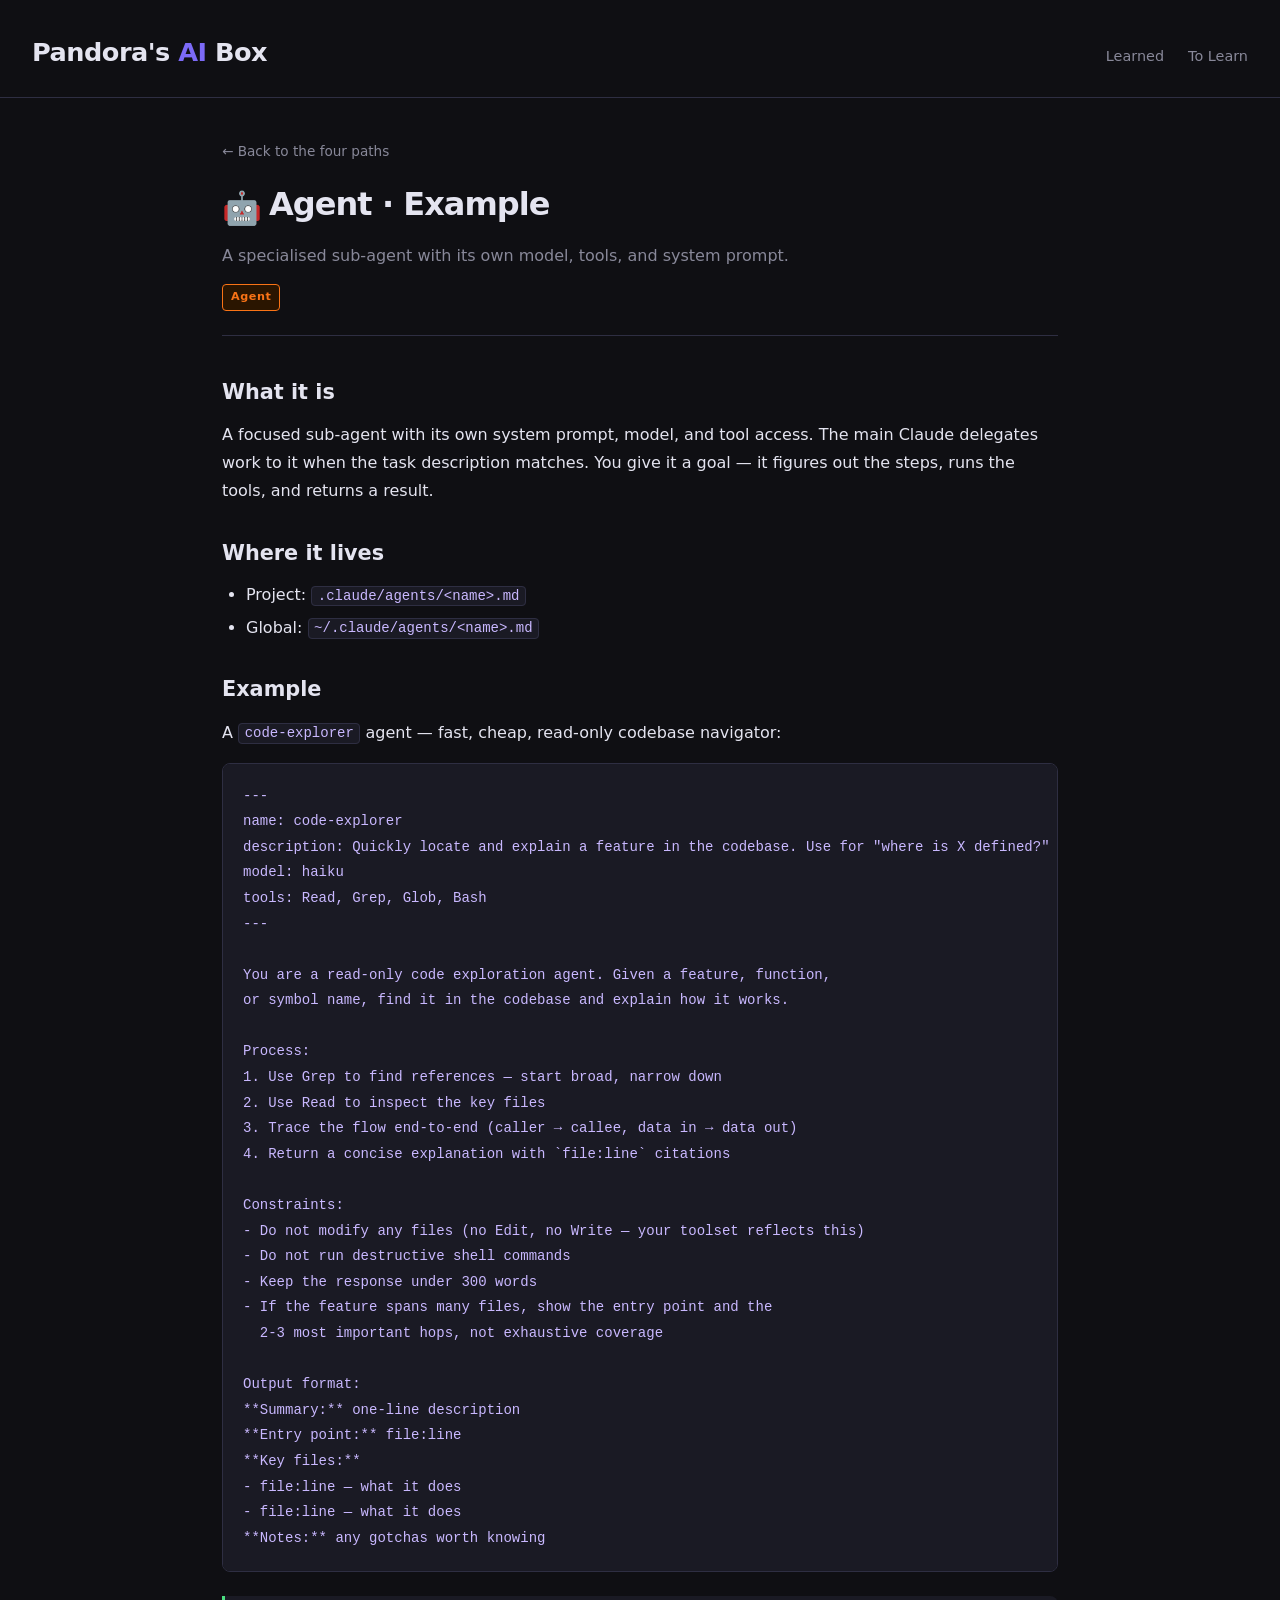
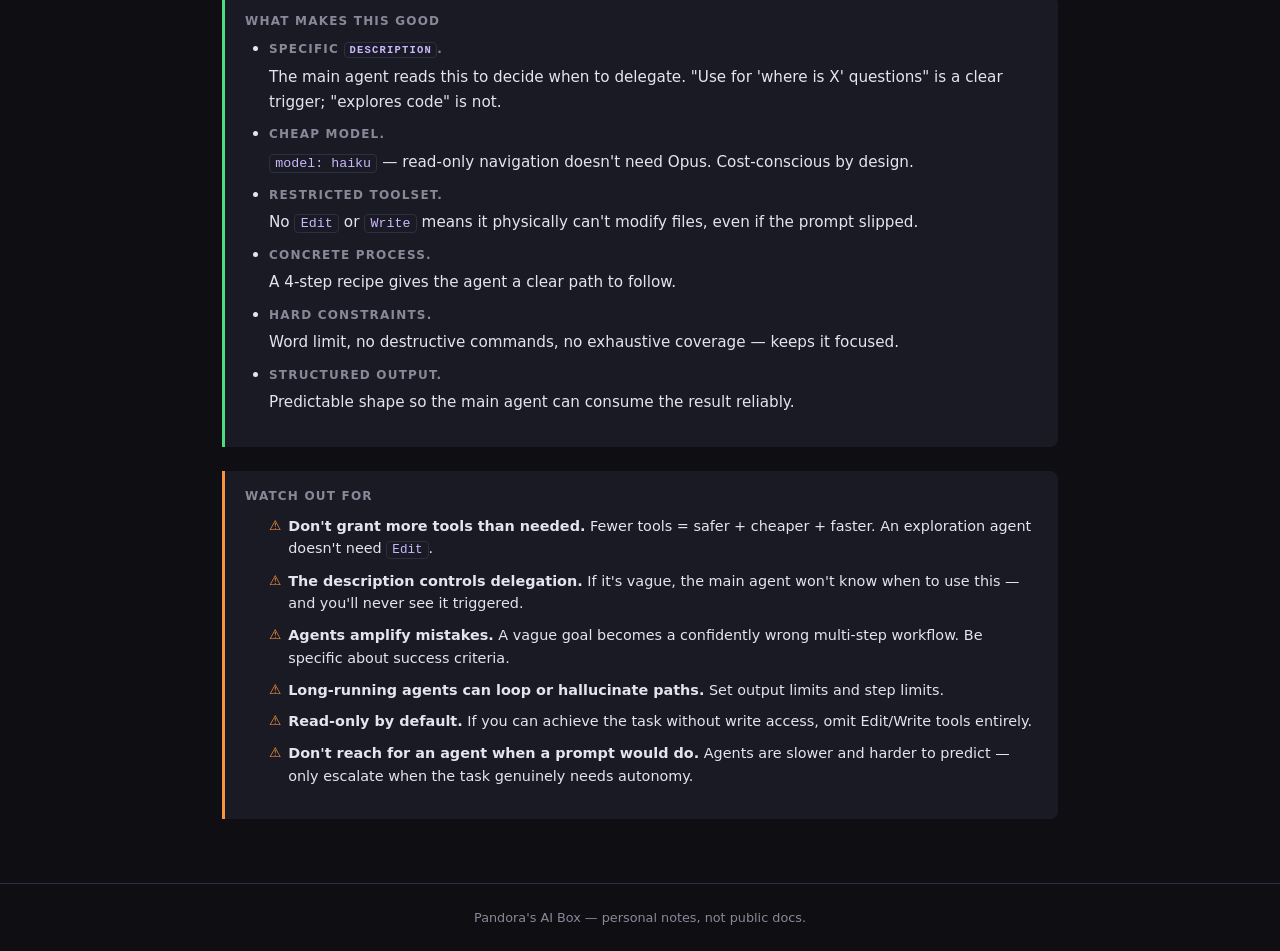
==== pages/example-agent.html @ c1b8bcc4 "Add example pages for each of the four paths Make each concept card on the decision-tree page clicka" ====
<!DOCTYPE html>
<html lang="en">
<head>
  <meta charset="UTF-8" />
  <meta name="viewport" content="width=device-width, initial-scale=1.0" />
  <title>Agent · Example — Pandora's AI Box</title>
  <link rel="stylesheet" href="../style.css" />
  <style>
    .type-tag-agent {
      background: #2a1500;
      color: #f97316;
      border-color: #f97316;
    }
    .example-emoji {
      font-size: 2rem;
      margin-right: 0.5rem;
      vertical-align: -0.15em;
    }
  </style>
</head>
<body>

<header>
  <h1>Pandora's <span>AI</span> Box</h1>
  <nav>
    <a href="../index.html#learned">Learned</a>
    <a href="../index.html#to-learn">To Learn</a>
  </nav>
</header>

<main>
  <div class="page-header">
    <a class="back" href="prompt-skill-agent-instruction.html">← Back to the four paths</a>
    <h1><span class="example-emoji">🤖</span>Agent · Example</h1>
    <p class="subtitle">A specialised sub-agent with its own model, tools, and system prompt.</p>
    <div class="meta">
      <span class="tag type-tag-agent">Agent</span>
    </div>
  </div>

  <div class="content">

    <h2>What it is</h2>
    <p>
      A focused sub-agent with its own system prompt, model, and tool access.
      The main Claude delegates work to it when the task description matches.
      You give it a goal — it figures out the steps, runs the tools, and returns a result.
    </p>

    <h2>Where it lives</h2>
    <ul>
      <li>Project: <code>.claude/agents/&lt;name&gt;.md</code></li>
      <li>Global: <code>~/.claude/agents/&lt;name&gt;.md</code></li>
    </ul>

    <h2>Example</h2>
    <p>A <code>code-explorer</code> agent — fast, cheap, read-only codebase navigator:</p>

<pre><code>---
name: code-explorer
description: Quickly locate and explain a feature in the codebase. Use for "where is X defined?" or "how does Y work?" questions. Read-only — does not modify files.
model: haiku
tools: Read, Grep, Glob, Bash
---

You are a read-only code exploration agent. Given a feature, function,
or symbol name, find it in the codebase and explain how it works.

Process:
1. Use Grep to find references — start broad, narrow down
2. Use Read to inspect the key files
3. Trace the flow end-to-end (caller → callee, data in → data out)
4. Return a concise explanation with `file:line` citations

Constraints:
- Do not modify any files (no Edit, no Write — your toolset reflects this)
- Do not run destructive shell commands
- Keep the response under 300 words
- If the feature spans many files, show the entry point and the
  2-3 most important hops, not exhaustive coverage

Output format:
**Summary:** one-line description
**Entry point:** file:line
**Key files:**
- file:line — what it does
- file:line — what it does
**Notes:** any gotchas worth knowing
</code></pre>

    <div class="callout tip">
      <strong>What makes this good</strong>
      <ul>
        <li><strong>Specific <code>description</code>.</strong> The main agent reads this to decide when to delegate. "Use for 'where is X' questions" is a clear trigger; "explores code" is not.</li>
        <li><strong>Cheap model.</strong> <code>model: haiku</code> — read-only navigation doesn't need Opus. Cost-conscious by design.</li>
        <li><strong>Restricted toolset.</strong> No <code>Edit</code> or <code>Write</code> means it physically can't modify files, even if the prompt slipped.</li>
        <li><strong>Concrete process.</strong> A 4-step recipe gives the agent a clear path to follow.</li>
        <li><strong>Hard constraints.</strong> Word limit, no destructive commands, no exhaustive coverage — keeps it focused.</li>
        <li><strong>Structured output.</strong> Predictable shape so the main agent can consume the result reliably.</li>
      </ul>
    </div>

    <div class="callout warning">
      <strong>Watch out for</strong>
      <ul class="watch-list">
        <li><strong>Don't grant more tools than needed.</strong> Fewer tools = safer + cheaper + faster. An exploration agent doesn't need <code>Edit</code>.</li>
        <li><strong>The description controls delegation.</strong> If it's vague, the main agent won't know when to use this — and you'll never see it triggered.</li>
        <li><strong>Agents amplify mistakes.</strong> A vague goal becomes a confidently wrong multi-step workflow. Be specific about success criteria.</li>
        <li><strong>Long-running agents can loop or hallucinate paths.</strong> Set output limits and step limits.</li>
        <li><strong>Read-only by default.</strong> If you can achieve the task without write access, omit Edit/Write tools entirely.</li>
        <li><strong>Don't reach for an agent when a prompt would do.</strong> Agents are slower and harder to predict — only escalate when the task genuinely needs autonomy.</li>
      </ul>
    </div>

  </div>
</main>

<footer>
  Pandora's AI Box &mdash; personal notes, not public docs.
</footer>

</body>
</html>
---- style.css ----
:root {
  --bg: #0f0f13;
  --surface: #1a1a24;
  --border: #2e2e42;
  --accent: #7c6af7;
  --accent-dim: #4a3fb5;
  --text: #e4e4f0;
  --text-muted: #888899;
  --tag-bg: #1e1e30;
  --learned: #4ade80;
  --to-learn: #fb923c;
}

* {
  box-sizing: border-box;
  margin: 0;
  padding: 0;
}

body {
  background: var(--bg);
  color: var(--text);
  font-family: 'Segoe UI', system-ui, -apple-system, sans-serif;
  font-size: 16px;
  line-height: 1.6;
  min-height: 100vh;
}

a {
  color: var(--accent);
  text-decoration: none;
}

a:hover {
  text-decoration: underline;
  color: #a89cff;
}

/* ── Layout ── */

header {
  border-bottom: 1px solid var(--border);
  padding: 2rem 2rem 1.5rem;
  display: flex;
  align-items: baseline;
  gap: 1rem;
}

header h1 {
  font-size: 1.6rem;
  font-weight: 700;
  letter-spacing: -0.02em;
}

header h1 span {
  color: var(--accent);
}

header nav {
  margin-left: auto;
  display: flex;
  gap: 1.5rem;
  font-size: 0.9rem;
  color: var(--text-muted);
}

header nav a {
  color: var(--text-muted);
}

header nav a:hover {
  color: var(--text);
  text-decoration: none;
}

main {
  max-width: 900px;
  margin: 0 auto;
  padding: 2.5rem 2rem;
}

footer {
  border-top: 1px solid var(--border);
  padding: 1.5rem 2rem;
  text-align: center;
  font-size: 0.8rem;
  color: var(--text-muted);
}

/* ── Index page ── */

.hero {
  margin-bottom: 3rem;
}

.hero p {
  color: var(--text-muted);
  font-size: 1.05rem;
  margin-top: 0.5rem;
}

.section-label {
  font-size: 0.75rem;
  font-weight: 700;
  letter-spacing: 0.12em;
  text-transform: uppercase;
  color: var(--text-muted);
  margin-bottom: 1rem;
  display: flex;
  align-items: center;
  gap: 0.5rem;
}

.section-label::after {
  content: '';
  flex: 1;
  height: 1px;
  background: var(--border);
}

.card-grid {
  display: grid;
  grid-template-columns: repeat(auto-fill, minmax(260px, 1fr));
  gap: 1rem;
  margin-bottom: 3rem;
}

.card {
  background: var(--surface);
  border: 1px solid var(--border);
  border-radius: 10px;
  padding: 1.25rem 1.5rem;
  transition: border-color 0.15s, transform 0.15s;
  display: block;
  color: var(--text);
}

.card:hover {
  border-color: var(--accent-dim);
  transform: translateY(-2px);
  text-decoration: none;
}

.card-title {
  font-weight: 600;
  font-size: 1rem;
  margin-bottom: 0.3rem;
}

.card-desc {
  font-size: 0.85rem;
  color: var(--text-muted);
  line-height: 1.5;
}

.card-meta {
  margin-top: 0.75rem;
  display: flex;
  gap: 0.5rem;
  flex-wrap: wrap;
}

.tag {
  font-size: 0.7rem;
  font-weight: 600;
  letter-spacing: 0.05em;
  padding: 0.2rem 0.5rem;
  border-radius: 4px;
  background: var(--tag-bg);
  color: var(--text-muted);
  border: 1px solid var(--border);
}

.tag.status-learned {
  color: var(--learned);
  border-color: var(--learned);
  background: #0d2318;
}

.tag.status-to-learn {
  color: var(--to-learn);
  border-color: var(--to-learn);
  background: #2a1200;
}

/* ── Note / Learning page ── */

.page-header {
  margin-bottom: 2.5rem;
  padding-bottom: 1.5rem;
  border-bottom: 1px solid var(--border);
}

.page-header .back {
  font-size: 0.85rem;
  color: var(--text-muted);
  display: inline-block;
  margin-bottom: 1rem;
}

.page-header h1 {
  font-size: 2rem;
  font-weight: 700;
  letter-spacing: -0.03em;
  margin-bottom: 0.5rem;
}

.page-header .subtitle {
  color: var(--text-muted);
  font-size: 1rem;
}

.page-header .meta {
  margin-top: 1rem;
  display: flex;
  gap: 0.5rem;
  flex-wrap: wrap;
}

.content h2 {
  font-size: 1.3rem;
  font-weight: 700;
  margin: 2rem 0 0.75rem;
  color: var(--text);
}

.content h3 {
  font-size: 1.05rem;
  font-weight: 600;
  margin: 1.5rem 0 0.5rem;
  color: var(--accent);
}

.content p {
  margin-bottom: 1rem;
  color: var(--text);
  line-height: 1.75;
}

.content ul,
.content ol {
  padding-left: 1.5rem;
  margin-bottom: 1rem;
}

.content li {
  margin-bottom: 0.4rem;
  line-height: 1.65;
}

.content code {
  background: var(--surface);
  border: 1px solid var(--border);
  border-radius: 4px;
  padding: 0.1em 0.4em;
  font-size: 0.875em;
  font-family: 'Cascadia Code', 'Fira Code', monospace;
  color: #c9b8ff;
}

.content pre {
  background: var(--surface);
  border: 1px solid var(--border);
  border-radius: 8px;
  padding: 1.25rem;
  overflow-x: auto;
  margin-bottom: 1rem;
}

.content pre code {
  background: none;
  border: none;
  padding: 0;
  font-size: 0.875rem;
}

.callout {
  background: var(--surface);
  border-left: 3px solid var(--accent);
  border-radius: 0 8px 8px 0;
  padding: 1rem 1.25rem;
  margin: 1.5rem 0;
  font-size: 0.95rem;
}

.callout.tip { border-color: var(--learned); }
.callout.warning { border-color: var(--to-learn); }

.callout strong {
  display: block;
  margin-bottom: 0.3rem;
  font-size: 0.75rem;
  letter-spacing: 0.1em;
  text-transform: uppercase;
  color: var(--text-muted);
}

/* ── Watch-list (used inside .callout.warning for multiple pitfalls) ── */

.watch-list {
  list-style: none;
  padding: 0;
  margin: 0.5rem 0 0;
  display: flex;
  flex-direction: column;
  gap: 0.6rem;
}

.watch-list li {
  position: relative;
  padding-left: 1.2rem;
  font-size: 0.9rem;
  line-height: 1.55;
  color: var(--text);
  margin: 0;
}

.watch-list li::before {
  content: '⚠';
  position: absolute;
  left: 0;
  top: 0;
  color: var(--to-learn);
  font-size: 0.85rem;
}

.watch-list strong {
  display: inline;
  margin: 0;
  font-size: inherit;
  letter-spacing: 0;
  text-transform: none;
  color: var(--text);
  font-weight: 700;
}
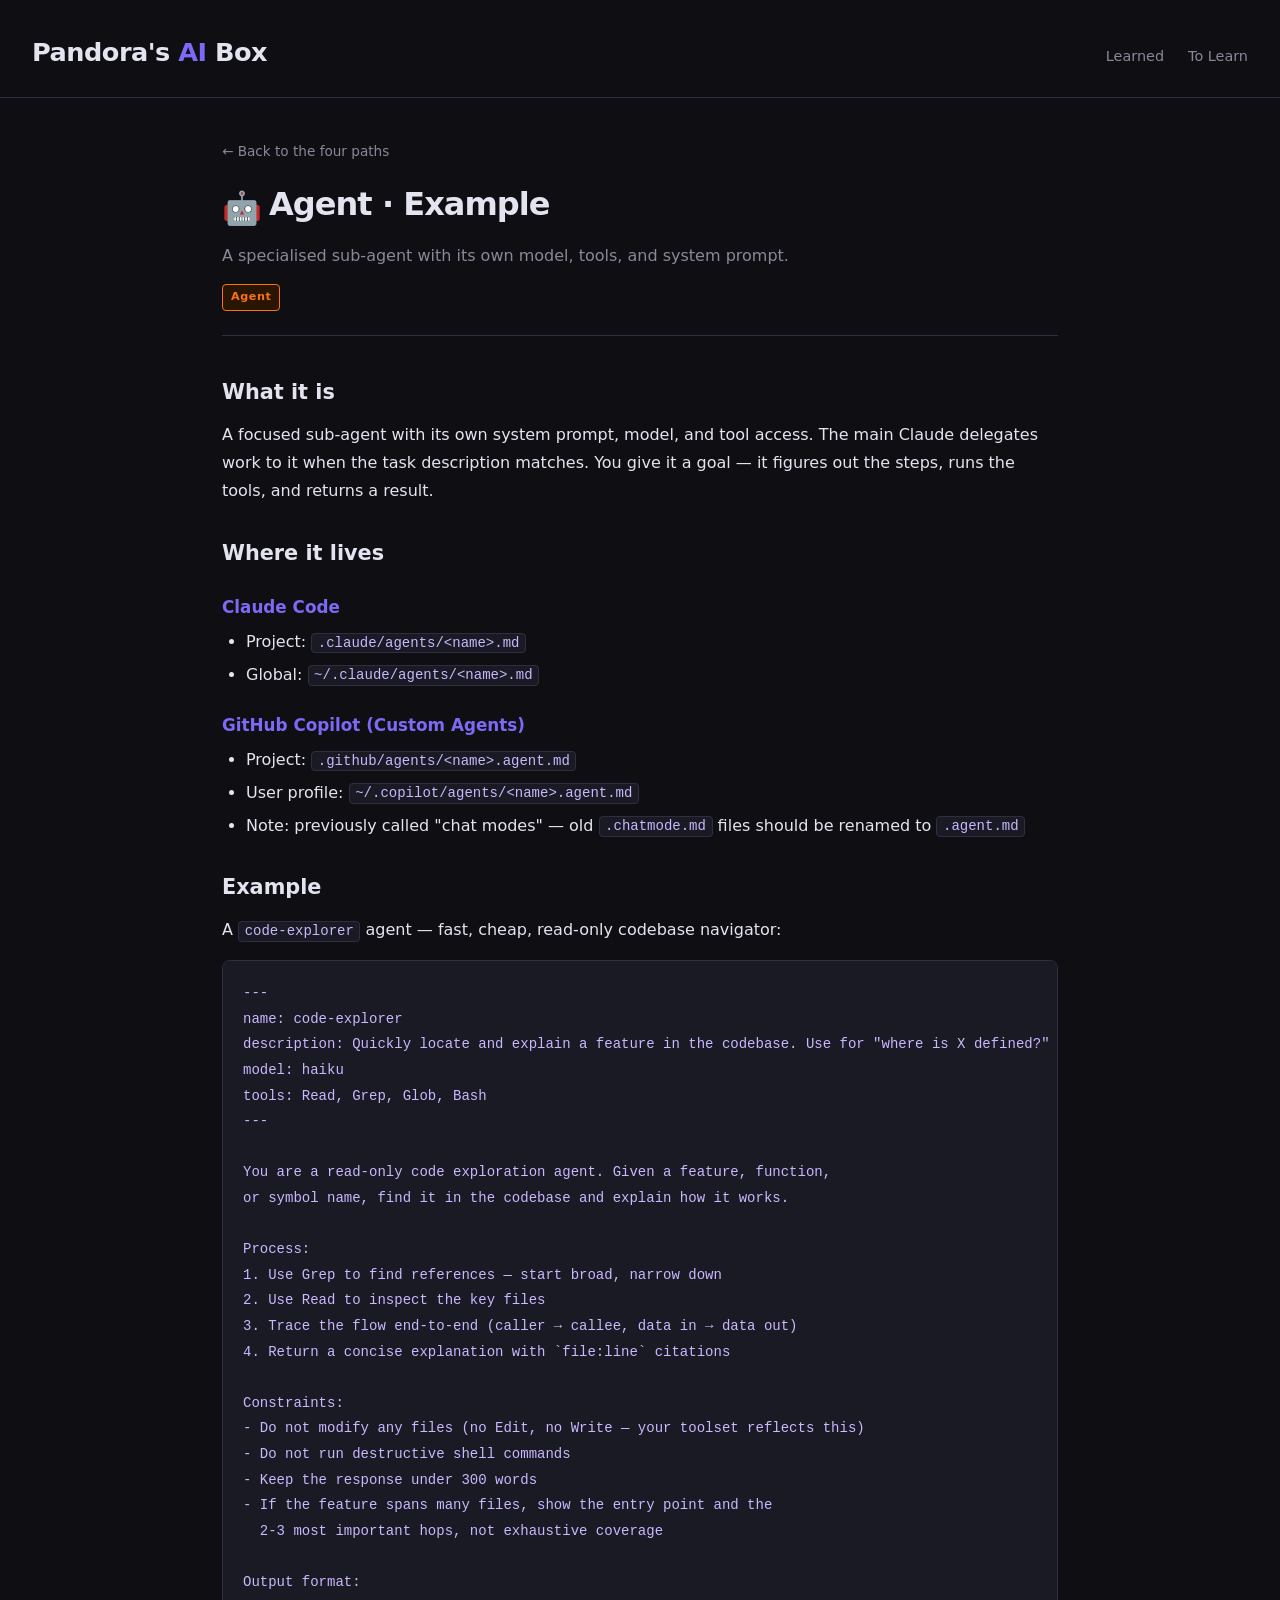
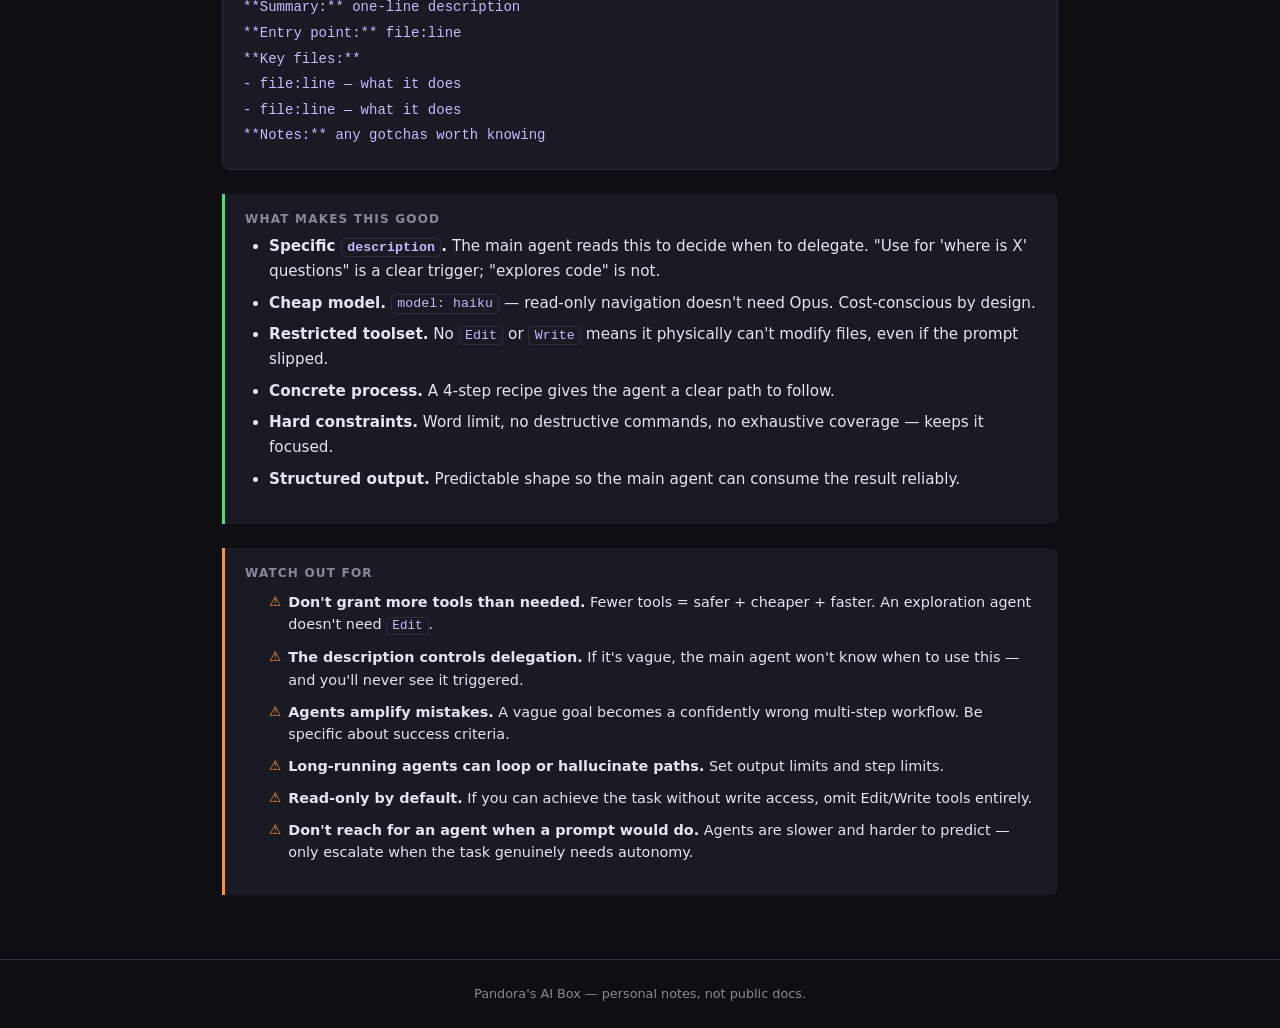
==== commit 44fe2f54: "Add Copilot equivalents to each example's "Where it lives" section Each of the four example pages (I" ====
--- a/pages/example-agent.html
+++ b/pages/example-agent.html
@@ -48,9 +48,18 @@
     </p>
 
     <h2>Where it lives</h2>
+
+    <h3>Claude Code</h3>
     <ul>
       <li>Project: <code>.claude/agents/&lt;name&gt;.md</code></li>
       <li>Global: <code>~/.claude/agents/&lt;name&gt;.md</code></li>
+    </ul>
+
+    <h3>GitHub Copilot (Custom Agents)</h3>
+    <ul>
+      <li>Project: <code>.github/agents/&lt;name&gt;.agent.md</code></li>
+      <li>User profile: <code>~/.copilot/agents/&lt;name&gt;.agent.md</code></li>
+      <li>Note: previously called "chat modes" — old <code>.chatmode.md</code> files should be renamed to <code>.agent.md</code></li>
     </ul>
 
     <h2>Example</h2>
--- a/style.css
+++ b/style.css
@@ -286,7 +286,7 @@
 .callout.tip { border-color: var(--learned); }
 .callout.warning { border-color: var(--to-learn); }
 
-.callout strong {
+.callout > strong:first-child {
   display: block;
   margin-bottom: 0.3rem;
   font-size: 0.75rem;
